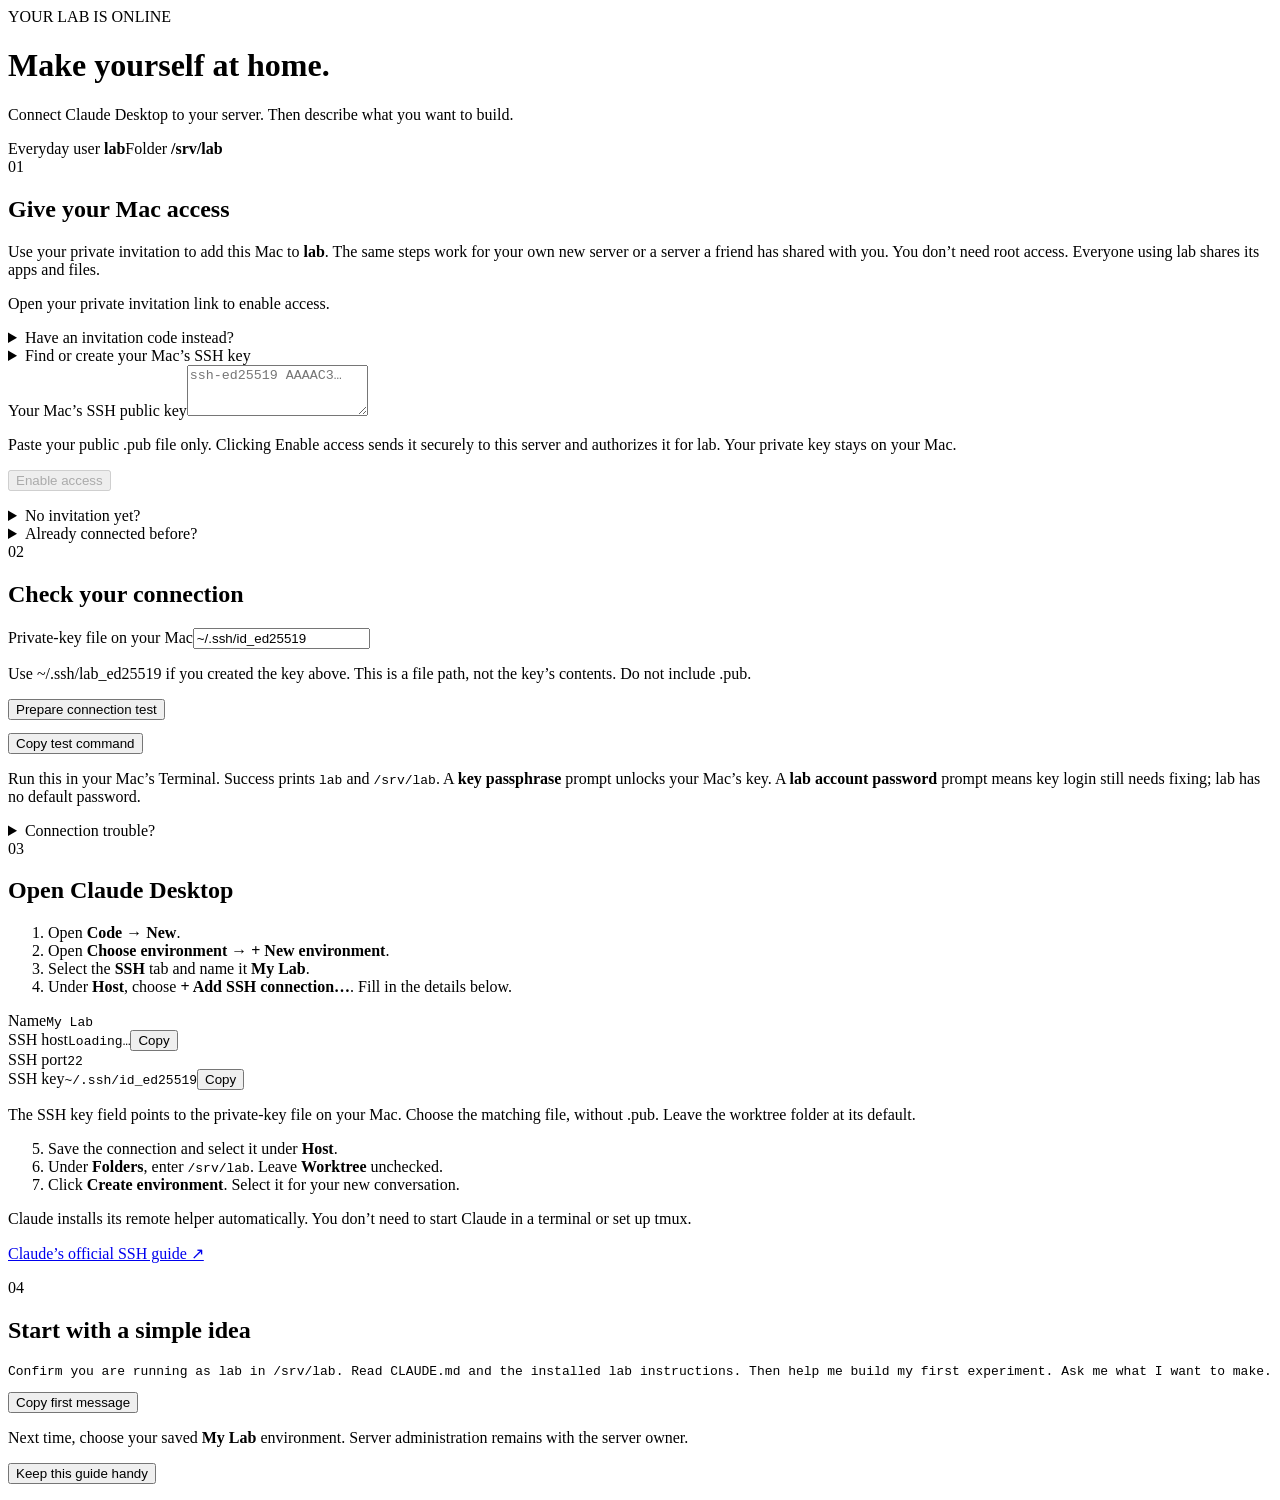
==== welcome/index.html @ 80660c44 "Unify owner and guest SSH enrollment with private invitations" ====
<!doctype html>
<html lang="en"><head><meta charset="utf-8"><meta name="viewport" content="width=device-width,initial-scale=1"><title>Connect your lab · Claude Desktop</title><link rel="stylesheet" href="/welcome.css"><link rel="manifest" href="/manifest.webmanifest"><link rel="icon" href="/icon.svg"><meta name="referrer" content="no-referrer"><meta name="theme-color" content="#151817"></head>
<body><main>
<header><span class="eyebrow">YOUR LAB IS ONLINE</span><h1>Make yourself at home.</h1><p>Connect Claude Desktop to your server. Then describe what you want to build.</p><div class="connection"><span>Everyday user <strong>lab</strong></span><span>Folder <strong>/srv/lab</strong></span></div></header>
<section><div class="step">01</div><h2>Give your Mac access</h2><p>Use your private invitation to add this Mac to <strong>lab</strong>. The same steps work for your own new server or a server a friend has shared with you. You don’t need root access. Everyone using lab shares its apps and files.</p>
<p id="invite-status" role="status">Open your private invitation link to enable access.</p><details id="invite-entry"><summary>Have an invitation code instead?</summary><label for="invite-code">Private invitation code</label><input id="invite-code" type="password" autocomplete="off" placeholder="Paste the code from your invitation"><button id="use-invite">Use invitation</button></details>
<details><summary>Find or create your Mac’s SSH key</summary><p>Open <strong>Terminal on your Mac</strong>. If you already have a key, copy its public part:</p><pre id="find-key">pbcopy &lt; ~/.ssh/id_ed25519.pub</pre><button data-copy="find-key">Copy command</button><p class="hint">Run that command in Terminal: it silently copies your public key to the clipboard. Return here and press ⌘V in the public-key field. Nothing is printed in Terminal.</p><p>If that file does not exist, create a dedicated key with the command below. Choose a passphrase when prompted. If asked to overwrite an existing file, answer <strong>no</strong>.</p><pre id="create-key">ssh-keygen -t ed25519 -f ~/.ssh/lab_ed25519 -C "my-lab"</pre><button data-copy="create-key">Copy command</button><p>Then copy it:</p><pre id="new-key">pbcopy &lt; ~/.ssh/lab_ed25519.pub</pre><button data-copy="new-key">Copy command</button><p>For an existing key with a different filename, use its matching <code>.pub</code> file.</p></details>
<label for="public-key">Your Mac’s SSH public key</label><textarea id="public-key" rows="3" autocomplete="off" spellcheck="false" placeholder="ssh-ed25519 AAAAC3…"></textarea><p class="hint">Paste your public .pub file only. Clicking Enable access sends it securely to this server and authorizes it for lab. Your private key stays on your Mac.</p><button id="prepare" disabled>Enable access</button><p id="key-error" role="alert"></p>
<div id="grant" hidden><h3>Your Mac is authorized</h3><p>You can now connect as <strong>lab</strong>. Continue with the connection test below, then open Claude Desktop.</p></div>
<details><summary>No invitation yet?</summary><p>Ask the server owner or their setup agent for a private invitation. If you’ve just installed your own server, your setup agent should give you this link at handoff. Once you can connect as lab, ask your agent to run <code>lab-access invite</code> to invite another laptop or friend. Keep invitation links private; they expire after 24 hours.</p></details>
<details><summary>Already connected before?</summary><p>If this Mac’s key is already authorized, skip to step 2. You don’t need another invitation to keep using it. For a new laptop, request a new invitation.</p></details></section>
<section><div class="step">02</div><h2>Check your connection</h2><label for="key-path">Private-key file on your Mac</label><input id="key-path" value="~/.ssh/id_ed25519" autocomplete="off" spellcheck="false"><p class="hint">Use ~/.ssh/lab_ed25519 if you created the key above. This is a file path, not the key’s contents. Do not include .pub.</p><button id="test-command-button">Prepare connection test</button><pre id="test-command"></pre><button data-copy="test-command">Copy test command</button><p>Run this in your Mac’s Terminal. Success prints <code>lab</code> and <code>/srv/lab</code>. A <strong>key passphrase</strong> prompt unlocks your Mac’s key. A <strong>lab account password</strong> prompt means key login still needs fixing; lab has no default password.</p><details><summary>Connection trouble?</summary><p>Check that you pasted the public key matching the private-key path above, saw “Your Mac is authorized” after enabling access, and used the same server address. Root access alone does not authorize lab. For a new host, verify its fingerprint with your server administrator or provider console before accepting it.</p></details></section>
<section><div class="step">03</div><h2>Open Claude Desktop</h2><ol><li>Open <strong>Code → New</strong>.</li><li>Open <strong>Choose environment → + New environment</strong>.</li><li>Select the <strong>SSH</strong> tab and name it <strong>My Lab</strong>.</li><li>Under <strong>Host</strong>, choose <strong>+ Add SSH connection…</strong>. Fill in the details below.</li></ol>
<div class="fields"><div><span>Name</span><code>My Lab</code></div><div><span>SSH host</span><code id="ssh-host">Loading…</code><button data-copy="ssh-host">Copy</button></div><div><span>SSH port</span><code id="ssh-port">22</code></div><div><span>SSH key</span><code id="ssh-key-path">~/.ssh/id_ed25519</code><button data-copy="ssh-key-path">Copy</button></div></div><p class="hint">The SSH key field points to the private-key file on your Mac. Choose the matching file, without .pub. Leave the worktree folder at its default.</p>
<ol start="5"><li>Save the connection and select it under <strong>Host</strong>.</li><li>Under <strong>Folders</strong>, enter <code>/srv/lab</code>. Leave <strong>Worktree</strong> unchecked.</li><li>Click <strong>Create environment</strong>. Select it for your new conversation.</li></ol><p>Claude installs its remote helper automatically. You don’t need to start Claude in a terminal or set up tmux.</p><p><a href="https://code.claude.com/docs/en/desktop#ssh-sessions" target="_blank" rel="noreferrer">Claude’s official SSH guide ↗</a></p></section>
<section><div class="step">04</div><h2>Start with a simple idea</h2><pre id="prompt">Confirm you are running as lab in /srv/lab. Read CLAUDE.md and the installed lab instructions. Then help me build my first experiment. Ask me what I want to make.</pre><button data-copy="prompt">Copy first message</button><p>Next time, choose your saved <strong>My Lab</strong> environment. Server administration remains with the server owner.</p></section>
<footer><p id="copy-status" role="status" aria-live="polite"></p><button id="lab-install-open">Keep this guide handy</button><p id="lab-offline-status" role="status"></p></footer>
<dialog id="lab-install-panel" aria-labelledby="lab-install-title"><h2 id="lab-install-title">Keep your lab handy</h2><p id="lab-install-help"></p><button id="lab-install-native" hidden>Install app</button><button id="lab-install-later">Not now</button></dialog>
</main><script src="/pwa.js" type="module"></script><script src="/welcome.js" type="module"></script></body></html>
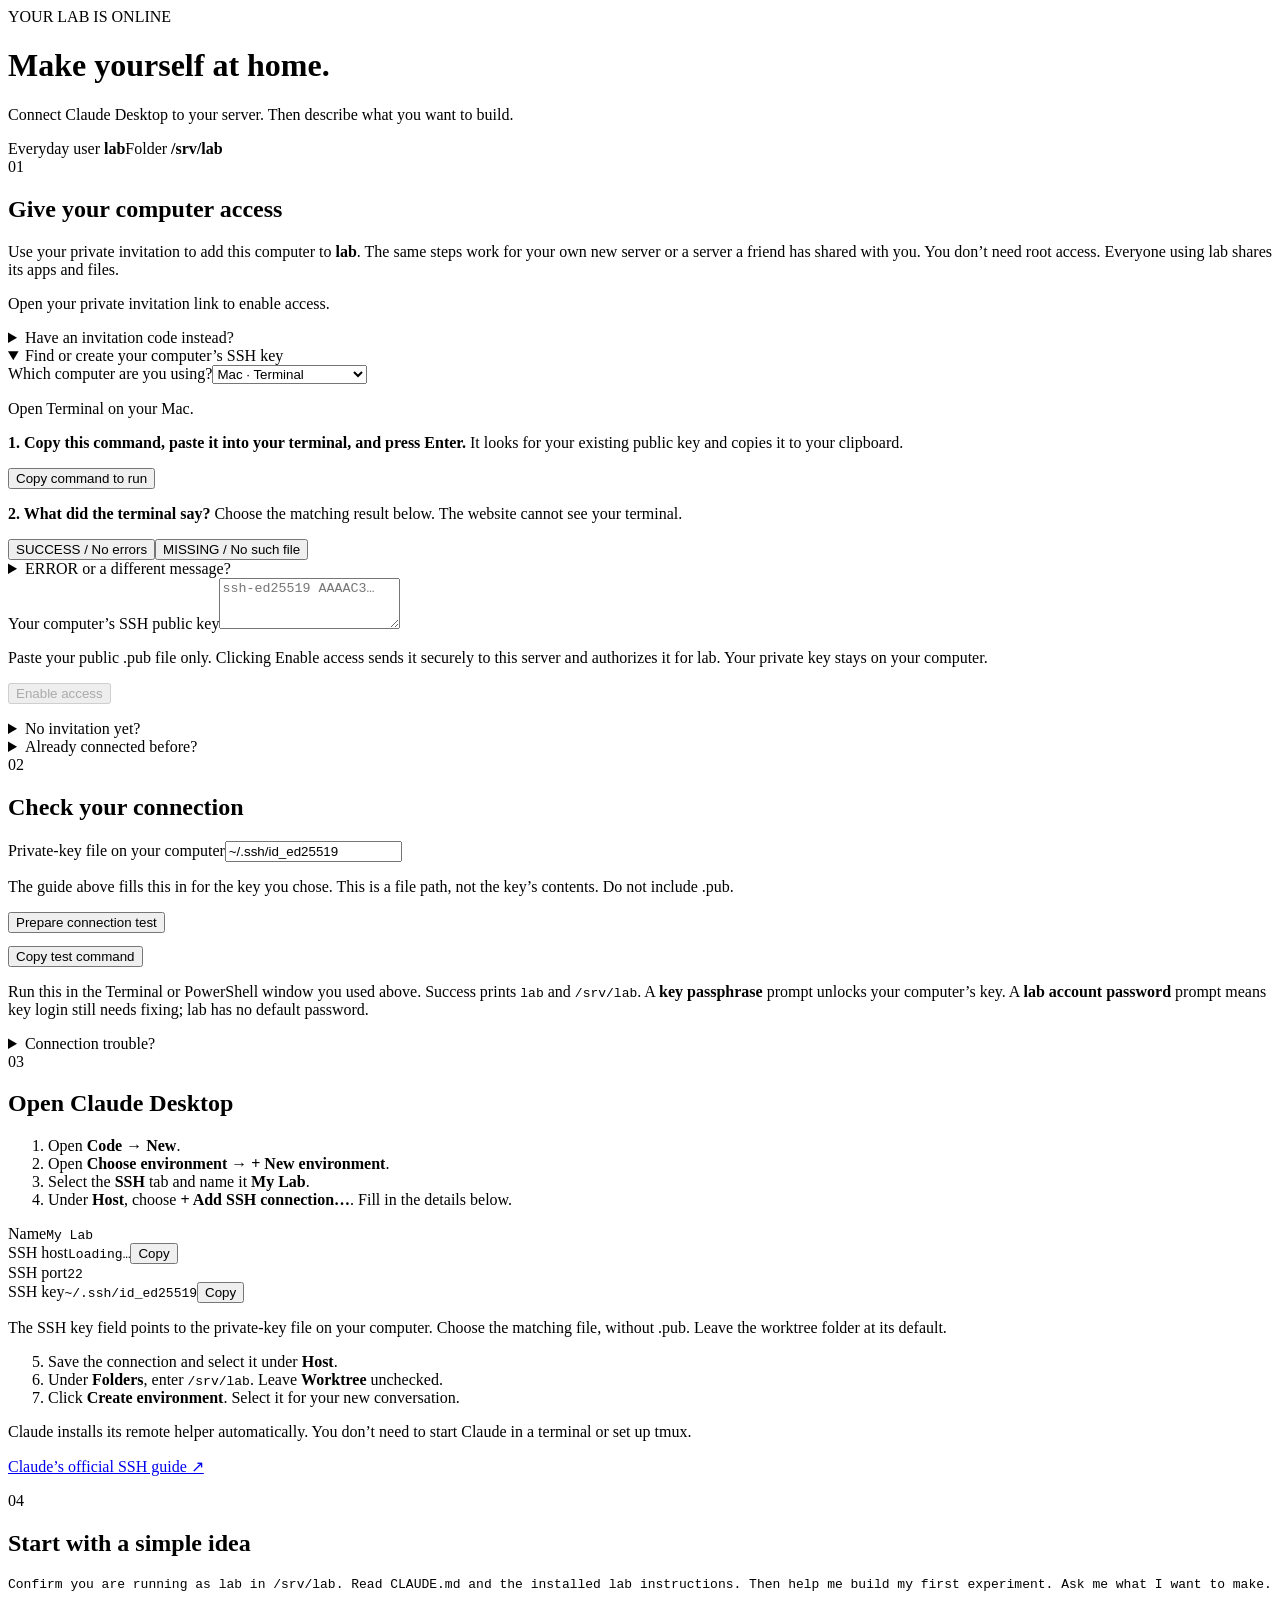
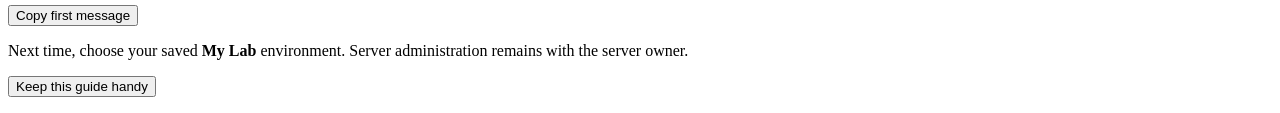
==== commit d02bfa4c: "Make key copying explicit with Mac and Windows result guidance" ====
--- a/welcome/index.html
+++ b/welcome/index.html
@@ -2,16 +2,27 @@
 <html lang="en"><head><meta charset="utf-8"><meta name="viewport" content="width=device-width,initial-scale=1"><title>Connect your lab · Claude Desktop</title><link rel="stylesheet" href="/welcome.css"><link rel="manifest" href="/manifest.webmanifest"><link rel="icon" href="/icon.svg"><meta name="referrer" content="no-referrer"><meta name="theme-color" content="#151817"></head>
 <body><main>
 <header><span class="eyebrow">YOUR LAB IS ONLINE</span><h1>Make yourself at home.</h1><p>Connect Claude Desktop to your server. Then describe what you want to build.</p><div class="connection"><span>Everyday user <strong>lab</strong></span><span>Folder <strong>/srv/lab</strong></span></div></header>
-<section><div class="step">01</div><h2>Give your Mac access</h2><p>Use your private invitation to add this Mac to <strong>lab</strong>. The same steps work for your own new server or a server a friend has shared with you. You don’t need root access. Everyone using lab shares its apps and files.</p>
+<section><div class="step">01</div><h2>Give your computer access</h2><p>Use your private invitation to add this computer to <strong>lab</strong>. The same steps work for your own new server or a server a friend has shared with you. You don’t need root access. Everyone using lab shares its apps and files.</p>
 <p id="invite-status" role="status">Open your private invitation link to enable access.</p><details id="invite-entry"><summary>Have an invitation code instead?</summary><label for="invite-code">Private invitation code</label><input id="invite-code" type="password" autocomplete="off" placeholder="Paste the code from your invitation"><button id="use-invite">Use invitation</button></details>
-<details><summary>Find or create your Mac’s SSH key</summary><p>Open <strong>Terminal on your Mac</strong>. If you already have a key, copy its public part:</p><pre id="find-key">pbcopy &lt; ~/.ssh/id_ed25519.pub</pre><button data-copy="find-key">Copy command</button><p class="hint">Run that command in Terminal: it silently copies your public key to the clipboard. Return here and press ⌘V in the public-key field. Nothing is printed in Terminal.</p><p>If that file does not exist, create a dedicated key with the command below. Choose a passphrase when prompted. If asked to overwrite an existing file, answer <strong>no</strong>.</p><pre id="create-key">ssh-keygen -t ed25519 -f ~/.ssh/lab_ed25519 -C "my-lab"</pre><button data-copy="create-key">Copy command</button><p>Then copy it:</p><pre id="new-key">pbcopy &lt; ~/.ssh/lab_ed25519.pub</pre><button data-copy="new-key">Copy command</button><p>For an existing key with a different filename, use its matching <code>.pub</code> file.</p></details>
-<label for="public-key">Your Mac’s SSH public key</label><textarea id="public-key" rows="3" autocomplete="off" spellcheck="false" placeholder="ssh-ed25519 AAAAC3…"></textarea><p class="hint">Paste your public .pub file only. Clicking Enable access sends it securely to this server and authorizes it for lab. Your private key stays on your Mac.</p><button id="prepare" disabled>Enable access</button><p id="key-error" role="alert"></p>
-<div id="grant" hidden><h3>Your Mac is authorized</h3><p>You can now connect as <strong>lab</strong>. Continue with the connection test below, then open Claude Desktop.</p></div>
+<details id="key-guide" open><summary>Find or create your computer’s SSH key</summary>
+<label for="computer-os">Which computer are you using?</label><select id="computer-os"><option value="mac">Mac · Terminal</option><option value="windows">Windows · PowerShell</option></select>
+<p id="terminal-instructions">Open Terminal on your Mac.</p><p><strong>1. Copy this command, paste it into your terminal, and press Enter.</strong> It looks for your existing public key and copies it to your clipboard.</p>
+<pre id="find-key"></pre><button data-copy="find-key">Copy command to run</button>
+<p><strong>2. What did the terminal say?</strong> Choose the matching result below. The website cannot see your terminal.</p>
+<div class="result-buttons"><button id="key-found" type="button">SUCCESS / No errors</button><button id="key-missing" type="button">MISSING / No such file</button></div>
+<p id="paste-help" class="notice" role="status" hidden></p>
+<div id="create-key-panel" hidden><h3>Let’s create your key</h3><p>The standard public-key file was not found. If you already use a key with another filename, use its .pub file instead. Otherwise, run this command to create a separate lab key. It will not overwrite an existing key.</p>
+<pre id="create-key"></pre><button data-copy="create-key">Copy create-key command</button><p>Choose a passphrase when prompted, then enter it again. <strong>Nothing appears while you type the passphrase—this is normal.</strong> Wait for CREATED. If it says EXISTS, keep that key and try the copy command below.</p>
+<p><strong>Then run this to copy your new public key:</strong></p><pre id="new-key"></pre><button data-copy="new-key">Copy command to run</button><p>If it prints SUCCESS, return here and click:</p><button id="new-key-found" type="button">SUCCESS — ready to paste</button></div>
+<details><summary>ERROR or a different message?</summary><p>Do not create a new key just because copying failed. Check that you selected the correct computer and pasted the whole command. On Windows use <strong>PowerShell</strong>, not Command Prompt. If ssh-keygen is not recognized, ask your setup agent to help enable the OpenSSH Client. If an existing private key has no matching .pub file, ask your agent to recover its public part. Share the error text with your setup agent; never share your private key.</p></details>
+</details>
+<label for="public-key">Your computer’s SSH public key</label><textarea id="public-key" rows="3" autocomplete="off" spellcheck="false" placeholder="ssh-ed25519 AAAAC3…"></textarea><p class="hint">Paste your public .pub file only. Clicking Enable access sends it securely to this server and authorizes it for lab. Your private key stays on your computer.</p><button id="prepare" disabled>Enable access</button><p id="key-error" role="alert"></p>
+<div id="grant" hidden><h3>Your computer is authorized</h3><p>You can now connect as <strong>lab</strong>. Continue with the connection test below, then open Claude Desktop.</p></div>
 <details><summary>No invitation yet?</summary><p>Ask the server owner or their setup agent for a private invitation. If you’ve just installed your own server, your setup agent should give you this link at handoff. Once you can connect as lab, ask your agent to run <code>lab-access invite</code> to invite another laptop or friend. Keep invitation links private; they expire after 24 hours.</p></details>
-<details><summary>Already connected before?</summary><p>If this Mac’s key is already authorized, skip to step 2. You don’t need another invitation to keep using it. For a new laptop, request a new invitation.</p></details></section>
-<section><div class="step">02</div><h2>Check your connection</h2><label for="key-path">Private-key file on your Mac</label><input id="key-path" value="~/.ssh/id_ed25519" autocomplete="off" spellcheck="false"><p class="hint">Use ~/.ssh/lab_ed25519 if you created the key above. This is a file path, not the key’s contents. Do not include .pub.</p><button id="test-command-button">Prepare connection test</button><pre id="test-command"></pre><button data-copy="test-command">Copy test command</button><p>Run this in your Mac’s Terminal. Success prints <code>lab</code> and <code>/srv/lab</code>. A <strong>key passphrase</strong> prompt unlocks your Mac’s key. A <strong>lab account password</strong> prompt means key login still needs fixing; lab has no default password.</p><details><summary>Connection trouble?</summary><p>Check that you pasted the public key matching the private-key path above, saw “Your Mac is authorized” after enabling access, and used the same server address. Root access alone does not authorize lab. For a new host, verify its fingerprint with your server administrator or provider console before accepting it.</p></details></section>
+<details><summary>Already connected before?</summary><p>If this computer’s key is already authorized, skip to step 2. You don’t need another invitation to keep using it. For a new laptop, request a new invitation.</p></details></section>
+<section><div class="step">02</div><h2>Check your connection</h2><label for="key-path">Private-key file on your computer</label><input id="key-path" value="~/.ssh/id_ed25519" autocomplete="off" spellcheck="false"><p class="hint">The guide above fills this in for the key you chose. This is a file path, not the key’s contents. Do not include .pub.</p><button id="test-command-button">Prepare connection test</button><pre id="test-command"></pre><button data-copy="test-command">Copy test command</button><p>Run this in the Terminal or PowerShell window you used above. Success prints <code>lab</code> and <code>/srv/lab</code>. A <strong>key passphrase</strong> prompt unlocks your computer’s key. A <strong>lab account password</strong> prompt means key login still needs fixing; lab has no default password.</p><details><summary>Connection trouble?</summary><p>Check that you pasted the public key matching the private-key path above, saw “Your computer is authorized” after enabling access, and used the same server address. Root access alone does not authorize lab. For a new host, verify its fingerprint with your server administrator or provider console before accepting it.</p></details></section>
 <section><div class="step">03</div><h2>Open Claude Desktop</h2><ol><li>Open <strong>Code → New</strong>.</li><li>Open <strong>Choose environment → + New environment</strong>.</li><li>Select the <strong>SSH</strong> tab and name it <strong>My Lab</strong>.</li><li>Under <strong>Host</strong>, choose <strong>+ Add SSH connection…</strong>. Fill in the details below.</li></ol>
-<div class="fields"><div><span>Name</span><code>My Lab</code></div><div><span>SSH host</span><code id="ssh-host">Loading…</code><button data-copy="ssh-host">Copy</button></div><div><span>SSH port</span><code id="ssh-port">22</code></div><div><span>SSH key</span><code id="ssh-key-path">~/.ssh/id_ed25519</code><button data-copy="ssh-key-path">Copy</button></div></div><p class="hint">The SSH key field points to the private-key file on your Mac. Choose the matching file, without .pub. Leave the worktree folder at its default.</p>
+<div class="fields"><div><span>Name</span><code>My Lab</code></div><div><span>SSH host</span><code id="ssh-host">Loading…</code><button data-copy="ssh-host">Copy</button></div><div><span>SSH port</span><code id="ssh-port">22</code></div><div><span>SSH key</span><code id="ssh-key-path">~/.ssh/id_ed25519</code><button data-copy="ssh-key-path">Copy</button></div></div><p class="hint">The SSH key field points to the private-key file on your computer. Choose the matching file, without .pub. Leave the worktree folder at its default.</p>
 <ol start="5"><li>Save the connection and select it under <strong>Host</strong>.</li><li>Under <strong>Folders</strong>, enter <code>/srv/lab</code>. Leave <strong>Worktree</strong> unchecked.</li><li>Click <strong>Create environment</strong>. Select it for your new conversation.</li></ol><p>Claude installs its remote helper automatically. You don’t need to start Claude in a terminal or set up tmux.</p><p><a href="https://code.claude.com/docs/en/desktop#ssh-sessions" target="_blank" rel="noreferrer">Claude’s official SSH guide ↗</a></p></section>
 <section><div class="step">04</div><h2>Start with a simple idea</h2><pre id="prompt">Confirm you are running as lab in /srv/lab. Read CLAUDE.md and the installed lab instructions. Then help me build my first experiment. Ask me what I want to make.</pre><button data-copy="prompt">Copy first message</button><p>Next time, choose your saved <strong>My Lab</strong> environment. Server administration remains with the server owner.</p></section>
 <footer><p id="copy-status" role="status" aria-live="polite"></p><button id="lab-install-open">Keep this guide handy</button><p id="lab-offline-status" role="status"></p></footer>
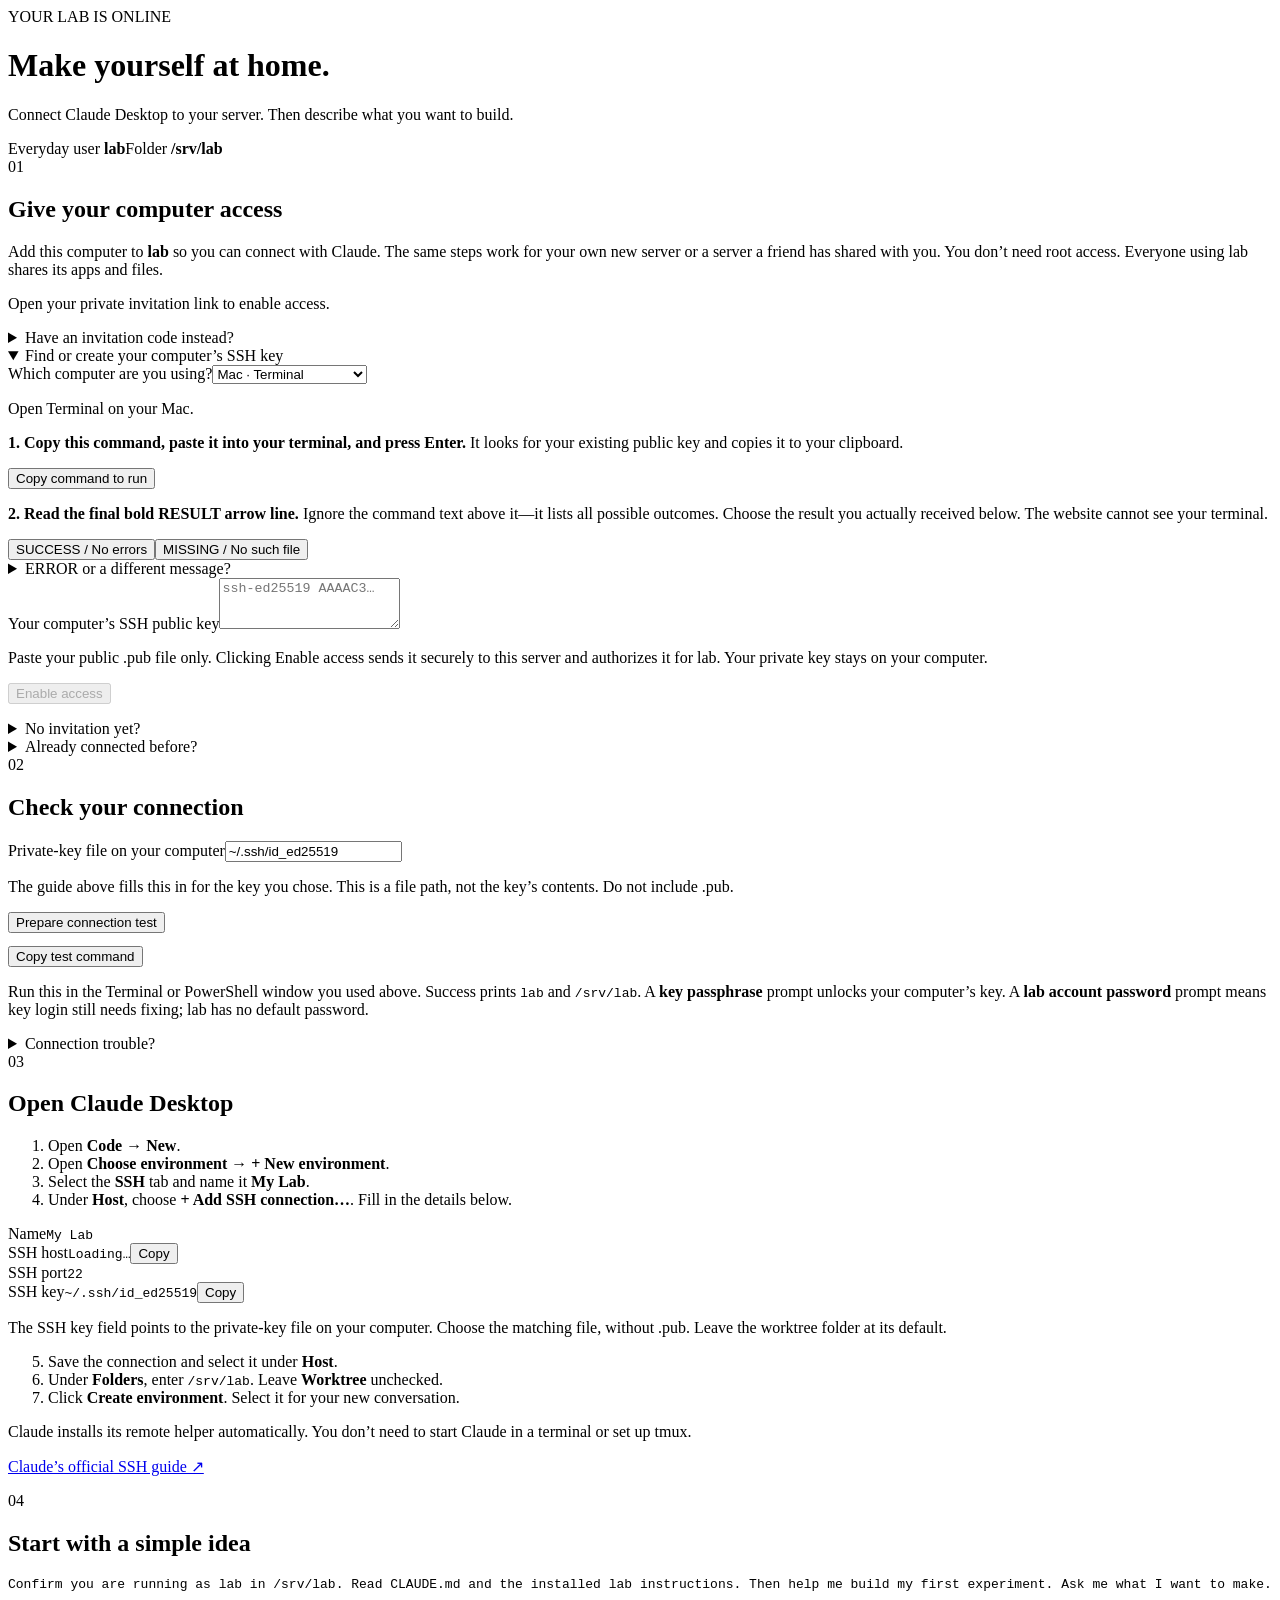
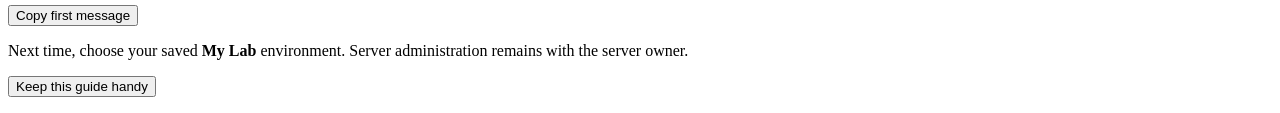
==== commit 2a8662b0: "Distinguish terminal results and hide accepted invitation inputs" ====
--- a/welcome/index.html
+++ b/welcome/index.html
@@ -2,13 +2,13 @@
 <html lang="en"><head><meta charset="utf-8"><meta name="viewport" content="width=device-width,initial-scale=1"><title>Connect your lab · Claude Desktop</title><link rel="stylesheet" href="/welcome.css"><link rel="manifest" href="/manifest.webmanifest"><link rel="icon" href="/icon.svg"><meta name="referrer" content="no-referrer"><meta name="theme-color" content="#151817"></head>
 <body><main>
 <header><span class="eyebrow">YOUR LAB IS ONLINE</span><h1>Make yourself at home.</h1><p>Connect Claude Desktop to your server. Then describe what you want to build.</p><div class="connection"><span>Everyday user <strong>lab</strong></span><span>Folder <strong>/srv/lab</strong></span></div></header>
-<section><div class="step">01</div><h2>Give your computer access</h2><p>Use your private invitation to add this computer to <strong>lab</strong>. The same steps work for your own new server or a server a friend has shared with you. You don’t need root access. Everyone using lab shares its apps and files.</p>
+<section><div class="step">01</div><h2>Give your computer access</h2><p>Add this computer to <strong>lab</strong> so you can connect with Claude. The same steps work for your own new server or a server a friend has shared with you. You don’t need root access. Everyone using lab shares its apps and files.</p>
 <p id="invite-status" role="status">Open your private invitation link to enable access.</p><details id="invite-entry"><summary>Have an invitation code instead?</summary><label for="invite-code">Private invitation code</label><input id="invite-code" type="password" autocomplete="off" placeholder="Paste the code from your invitation"><button id="use-invite">Use invitation</button></details>
 <details id="key-guide" open><summary>Find or create your computer’s SSH key</summary>
 <label for="computer-os">Which computer are you using?</label><select id="computer-os"><option value="mac">Mac · Terminal</option><option value="windows">Windows · PowerShell</option></select>
 <p id="terminal-instructions">Open Terminal on your Mac.</p><p><strong>1. Copy this command, paste it into your terminal, and press Enter.</strong> It looks for your existing public key and copies it to your clipboard.</p>
 <pre id="find-key"></pre><button data-copy="find-key">Copy command to run</button>
-<p><strong>2. What did the terminal say?</strong> Choose the matching result below. The website cannot see your terminal.</p>
+<p><strong>2. Read the final bold RESULT arrow line.</strong> Ignore the command text above it—it lists all possible outcomes. Choose the result you actually received below. The website cannot see your terminal.</p>
 <div class="result-buttons"><button id="key-found" type="button">SUCCESS / No errors</button><button id="key-missing" type="button">MISSING / No such file</button></div>
 <p id="paste-help" class="notice" role="status" hidden></p>
 <div id="create-key-panel" hidden><h3>Let’s create your key</h3><p>The standard public-key file was not found. If you already use a key with another filename, use its .pub file instead. Otherwise, run this command to create a separate lab key. It will not overwrite an existing key.</p>
@@ -18,7 +18,7 @@
 </details>
 <label for="public-key">Your computer’s SSH public key</label><textarea id="public-key" rows="3" autocomplete="off" spellcheck="false" placeholder="ssh-ed25519 AAAAC3…"></textarea><p class="hint">Paste your public .pub file only. Clicking Enable access sends it securely to this server and authorizes it for lab. Your private key stays on your computer.</p><button id="prepare" disabled>Enable access</button><p id="key-error" role="alert"></p>
 <div id="grant" hidden><h3>Your computer is authorized</h3><p>You can now connect as <strong>lab</strong>. Continue with the connection test below, then open Claude Desktop.</p></div>
-<details><summary>No invitation yet?</summary><p>Ask the server owner or their setup agent for a private invitation. If you’ve just installed your own server, your setup agent should give you this link at handoff. Once you can connect as lab, ask your agent to run <code>lab-access invite</code> to invite another laptop or friend. Keep invitation links private; they expire after 24 hours.</p></details>
+<details id="no-invitation-help"><summary>No invitation yet?</summary><p>Ask the server owner or their setup agent for a private invitation. If you’ve just installed your own server, your setup agent should give you this link at handoff. Once you can connect as lab, ask your agent to run <code>lab-access invite</code> to invite another laptop or friend. Keep invitation links private; they expire after 24 hours.</p></details>
 <details><summary>Already connected before?</summary><p>If this computer’s key is already authorized, skip to step 2. You don’t need another invitation to keep using it. For a new laptop, request a new invitation.</p></details></section>
 <section><div class="step">02</div><h2>Check your connection</h2><label for="key-path">Private-key file on your computer</label><input id="key-path" value="~/.ssh/id_ed25519" autocomplete="off" spellcheck="false"><p class="hint">The guide above fills this in for the key you chose. This is a file path, not the key’s contents. Do not include .pub.</p><button id="test-command-button">Prepare connection test</button><pre id="test-command"></pre><button data-copy="test-command">Copy test command</button><p>Run this in the Terminal or PowerShell window you used above. Success prints <code>lab</code> and <code>/srv/lab</code>. A <strong>key passphrase</strong> prompt unlocks your computer’s key. A <strong>lab account password</strong> prompt means key login still needs fixing; lab has no default password.</p><details><summary>Connection trouble?</summary><p>Check that you pasted the public key matching the private-key path above, saw “Your computer is authorized” after enabling access, and used the same server address. Root access alone does not authorize lab. For a new host, verify its fingerprint with your server administrator or provider console before accepting it.</p></details></section>
 <section><div class="step">03</div><h2>Open Claude Desktop</h2><ol><li>Open <strong>Code → New</strong>.</li><li>Open <strong>Choose environment → + New environment</strong>.</li><li>Select the <strong>SSH</strong> tab and name it <strong>My Lab</strong>.</li><li>Under <strong>Host</strong>, choose <strong>+ Add SSH connection…</strong>. Fill in the details below.</li></ol>
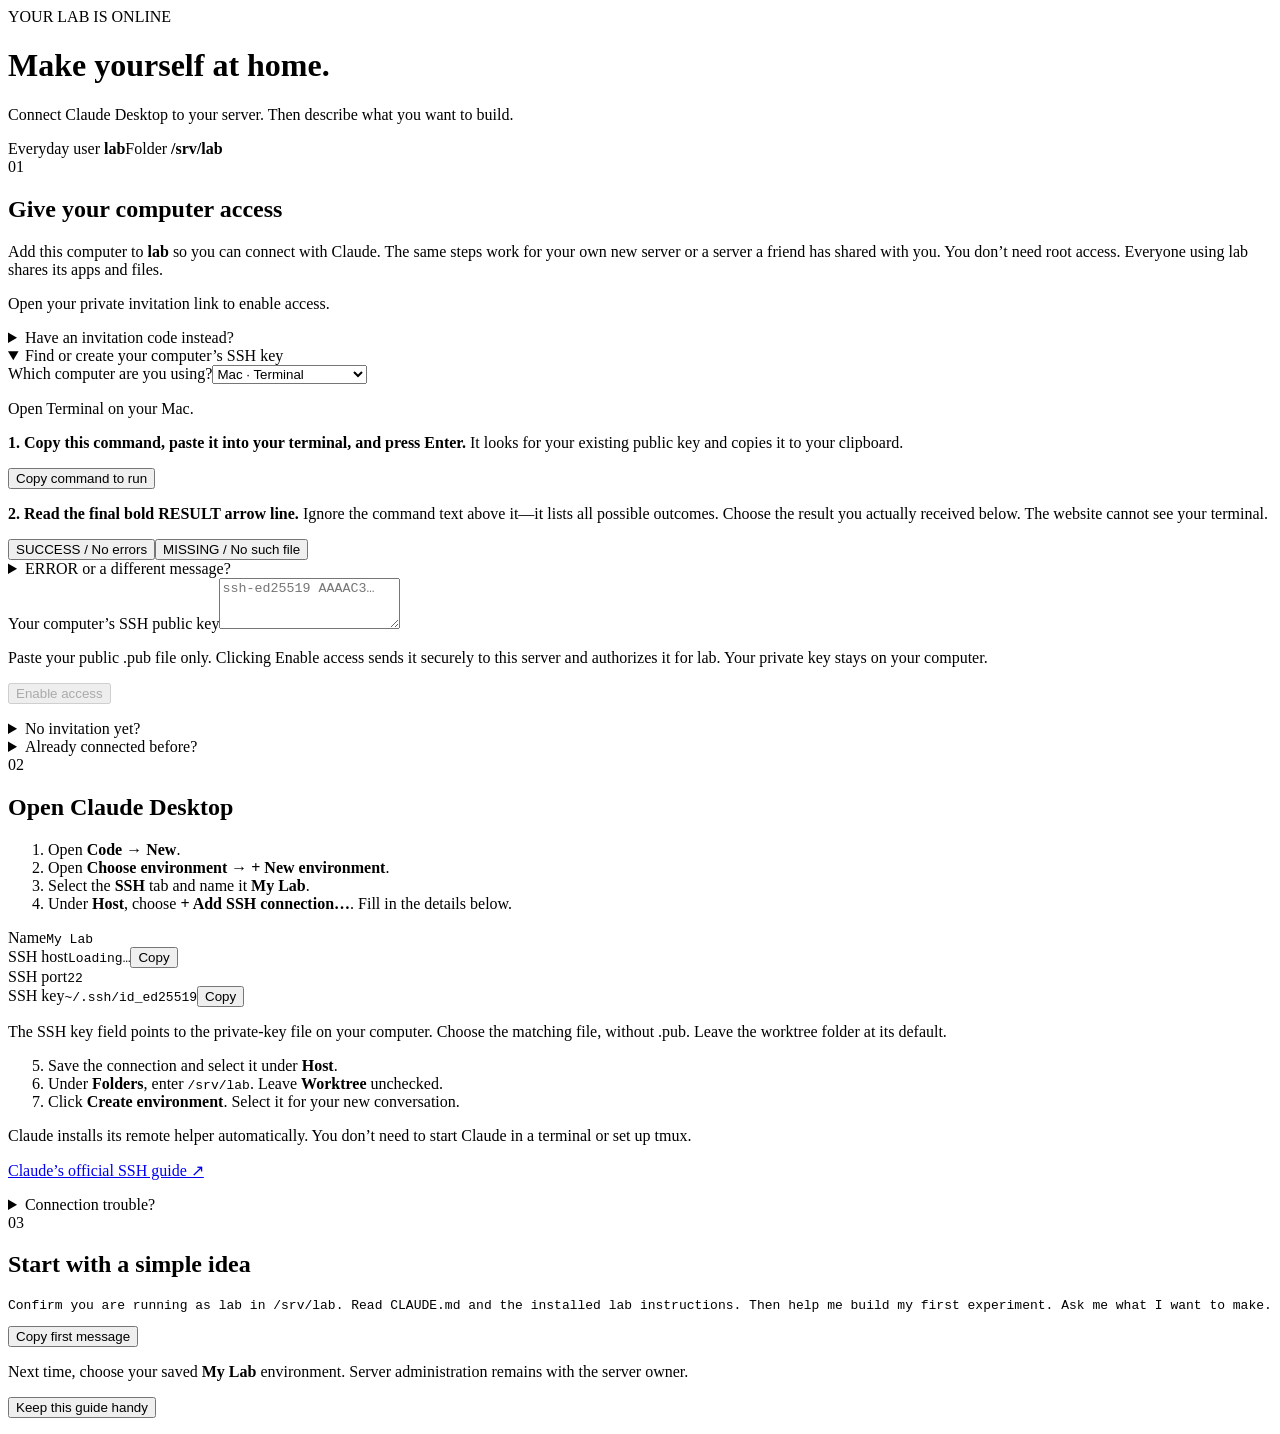
==== commit 0b78b944: "Keep onboarding to three steps with optional connection diagnostics" ====
--- a/welcome/index.html
+++ b/welcome/index.html
@@ -17,14 +17,14 @@
 <details><summary>ERROR or a different message?</summary><p>Do not create a new key just because copying failed. Check that you selected the correct computer and pasted the whole command. On Windows use <strong>PowerShell</strong>, not Command Prompt. If ssh-keygen is not recognized, ask your setup agent to help enable the OpenSSH Client. If an existing private key has no matching .pub file, ask your agent to recover its public part. Share the error text with your setup agent; never share your private key.</p></details>
 </details>
 <label for="public-key">Your computer’s SSH public key</label><textarea id="public-key" rows="3" autocomplete="off" spellcheck="false" placeholder="ssh-ed25519 AAAAC3…"></textarea><p class="hint">Paste your public .pub file only. Clicking Enable access sends it securely to this server and authorizes it for lab. Your private key stays on your computer.</p><button id="prepare" disabled>Enable access</button><p id="key-error" role="alert"></p>
-<div id="grant" hidden><h3>Your computer is authorized</h3><p>You can now connect as <strong>lab</strong>. Continue with the connection test below, then open Claude Desktop.</p></div>
+<div id="grant" hidden><h3>Your computer is authorized</h3><p>You can now connect as <strong>lab</strong>. Continue to step 2 to connect Claude Desktop.</p></div>
 <details id="no-invitation-help"><summary>No invitation yet?</summary><p>Ask the server owner or their setup agent for a private invitation. If you’ve just installed your own server, your setup agent should give you this link at handoff. Once you can connect as lab, ask your agent to run <code>lab-access invite</code> to invite another laptop or friend. Keep invitation links private; they expire after 24 hours.</p></details>
 <details><summary>Already connected before?</summary><p>If this computer’s key is already authorized, skip to step 2. You don’t need another invitation to keep using it. For a new laptop, request a new invitation.</p></details></section>
-<section><div class="step">02</div><h2>Check your connection</h2><label for="key-path">Private-key file on your computer</label><input id="key-path" value="~/.ssh/id_ed25519" autocomplete="off" spellcheck="false"><p class="hint">The guide above fills this in for the key you chose. This is a file path, not the key’s contents. Do not include .pub.</p><button id="test-command-button">Prepare connection test</button><pre id="test-command"></pre><button data-copy="test-command">Copy test command</button><p>Run this in the Terminal or PowerShell window you used above. Success prints <code>lab</code> and <code>/srv/lab</code>. A <strong>key passphrase</strong> prompt unlocks your computer’s key. A <strong>lab account password</strong> prompt means key login still needs fixing; lab has no default password.</p><details><summary>Connection trouble?</summary><p>Check that you pasted the public key matching the private-key path above, saw “Your computer is authorized” after enabling access, and used the same server address. Root access alone does not authorize lab. For a new host, verify its fingerprint with your server administrator or provider console before accepting it.</p></details></section>
-<section><div class="step">03</div><h2>Open Claude Desktop</h2><ol><li>Open <strong>Code → New</strong>.</li><li>Open <strong>Choose environment → + New environment</strong>.</li><li>Select the <strong>SSH</strong> tab and name it <strong>My Lab</strong>.</li><li>Under <strong>Host</strong>, choose <strong>+ Add SSH connection…</strong>. Fill in the details below.</li></ol>
+<section><div class="step">02</div><h2>Open Claude Desktop</h2><ol><li>Open <strong>Code → New</strong>.</li><li>Open <strong>Choose environment → + New environment</strong>.</li><li>Select the <strong>SSH</strong> tab and name it <strong>My Lab</strong>.</li><li>Under <strong>Host</strong>, choose <strong>+ Add SSH connection…</strong>. Fill in the details below.</li></ol>
 <div class="fields"><div><span>Name</span><code>My Lab</code></div><div><span>SSH host</span><code id="ssh-host">Loading…</code><button data-copy="ssh-host">Copy</button></div><div><span>SSH port</span><code id="ssh-port">22</code></div><div><span>SSH key</span><code id="ssh-key-path">~/.ssh/id_ed25519</code><button data-copy="ssh-key-path">Copy</button></div></div><p class="hint">The SSH key field points to the private-key file on your computer. Choose the matching file, without .pub. Leave the worktree folder at its default.</p>
 <ol start="5"><li>Save the connection and select it under <strong>Host</strong>.</li><li>Under <strong>Folders</strong>, enter <code>/srv/lab</code>. Leave <strong>Worktree</strong> unchecked.</li><li>Click <strong>Create environment</strong>. Select it for your new conversation.</li></ol><p>Claude installs its remote helper automatically. You don’t need to start Claude in a terminal or set up tmux.</p><p><a href="https://code.claude.com/docs/en/desktop#ssh-sessions" target="_blank" rel="noreferrer">Claude’s official SSH guide ↗</a></p></section>
-<section><div class="step">04</div><h2>Start with a simple idea</h2><pre id="prompt">Confirm you are running as lab in /srv/lab. Read CLAUDE.md and the installed lab instructions. Then help me build my first experiment. Ask me what I want to make.</pre><button data-copy="prompt">Copy first message</button><p>Next time, choose your saved <strong>My Lab</strong> environment. Server administration remains with the server owner.</p></section>
+<details id="connection-trouble" class="connection-trouble"><summary>Connection trouble?</summary><div class="trouble-content"><p>If Claude cannot connect, use these checks. The command updates automatically when you change the private-key path; copy it into your terminal to run it.</p><label for="key-path">Private-key file on your computer</label><input id="key-path" value="~/.ssh/id_ed25519" autocomplete="off" spellcheck="false"><p class="hint">The guide above fills this in for the key you chose. This is a file path, not the key’s contents. Do not include .pub.</p><pre id="test-command"></pre><button data-copy="test-command">Copy test command</button><p>Run this in the Terminal or PowerShell window you used above. Success prints <code>lab</code> and <code>/srv/lab</code>. A <strong>key passphrase</strong> prompt unlocks your computer’s key. A <strong>lab account password</strong> prompt means key login still needs fixing; lab has no default password.</p><h3>What to check</h3><p>Check that you pasted the public key matching the private-key path above, saw “Your computer is authorized” after enabling access, and used the same server address. Root access alone does not authorize lab. For a new host, verify its fingerprint with your server administrator or provider console before accepting it.</p></div></details>
+<section><div class="step">03</div><h2>Start with a simple idea</h2><pre id="prompt">Confirm you are running as lab in /srv/lab. Read CLAUDE.md and the installed lab instructions. Then help me build my first experiment. Ask me what I want to make.</pre><button data-copy="prompt">Copy first message</button><p>Next time, choose your saved <strong>My Lab</strong> environment. Server administration remains with the server owner.</p></section>
 <footer><p id="copy-status" role="status" aria-live="polite"></p><button id="lab-install-open">Keep this guide handy</button><p id="lab-offline-status" role="status"></p></footer>
 <dialog id="lab-install-panel" aria-labelledby="lab-install-title"><h2 id="lab-install-title">Keep your lab handy</h2><p id="lab-install-help"></p><button id="lab-install-native" hidden>Install app</button><button id="lab-install-later">Not now</button></dialog>
 </main><script src="/pwa.js" type="module"></script><script src="/welcome.js" type="module"></script></body></html>
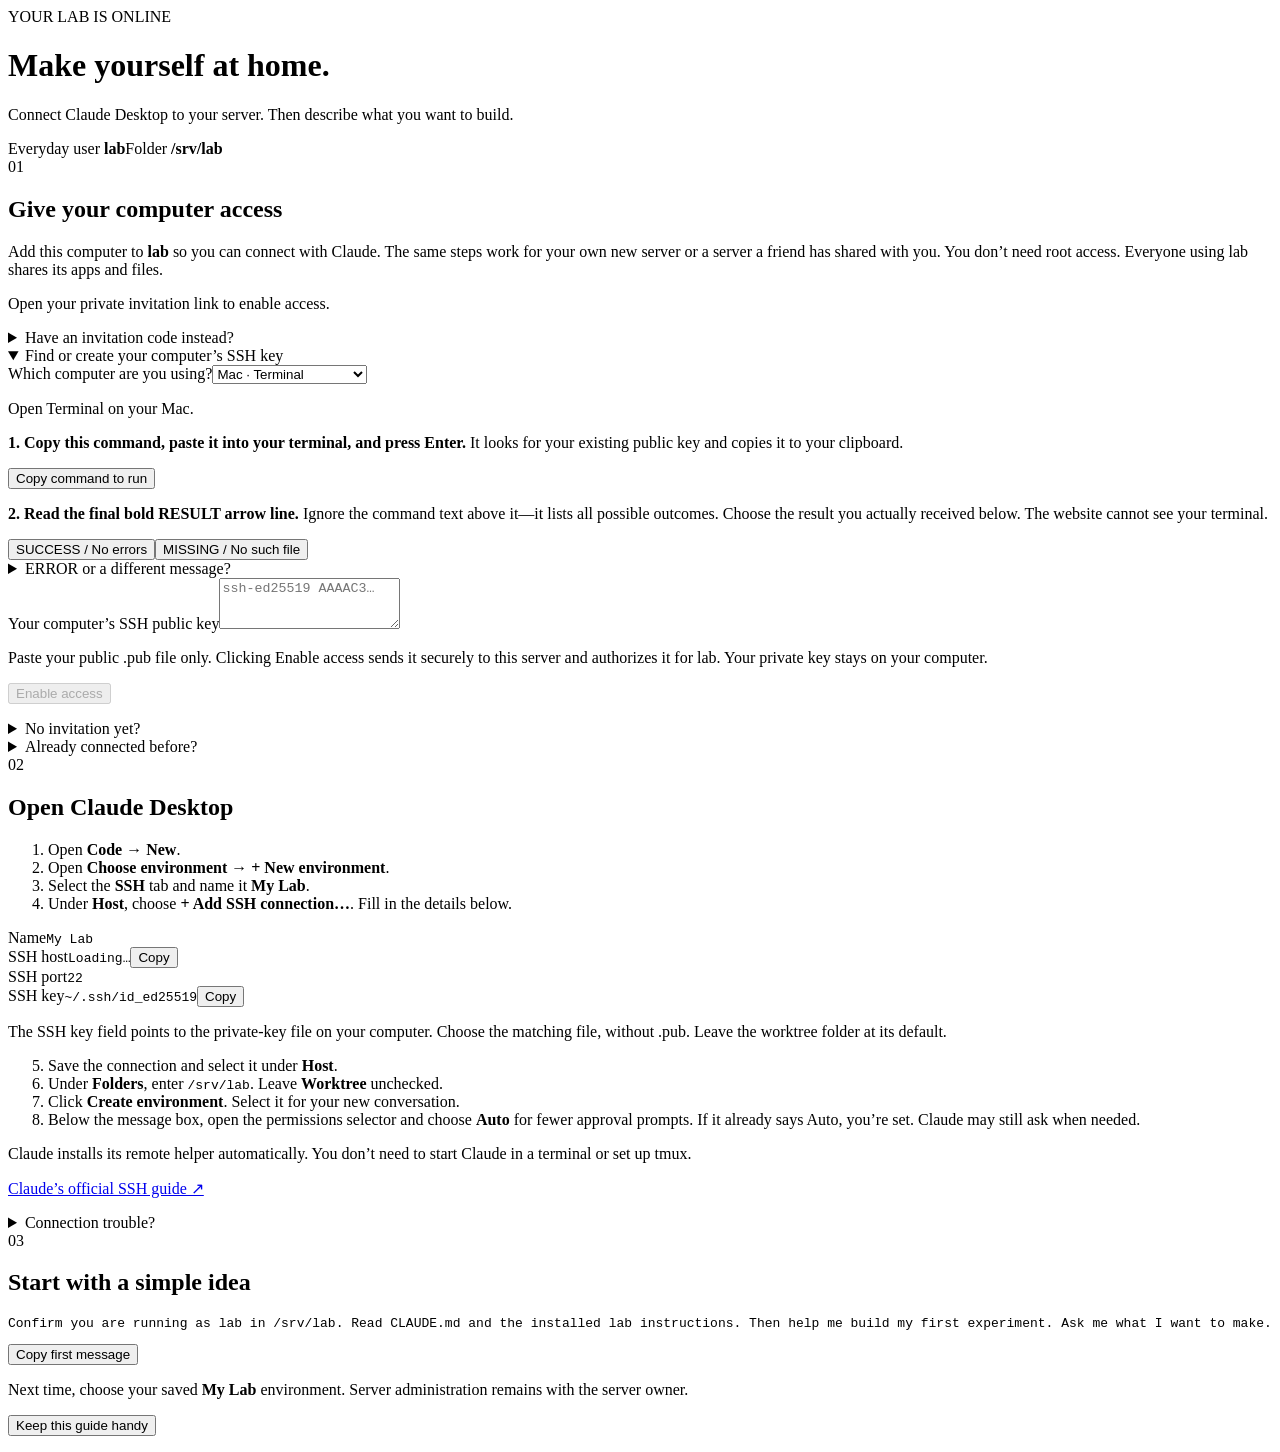
==== commit 93ac041c: "Explain Claude Auto permissions in onboarding" ====
--- a/welcome/index.html
+++ b/welcome/index.html
@@ -22,7 +22,7 @@
 <details><summary>Already connected before?</summary><p>If this computer’s key is already authorized, skip to step 2. You don’t need another invitation to keep using it. For a new laptop, request a new invitation.</p></details></section>
 <section><div class="step">02</div><h2>Open Claude Desktop</h2><ol><li>Open <strong>Code → New</strong>.</li><li>Open <strong>Choose environment → + New environment</strong>.</li><li>Select the <strong>SSH</strong> tab and name it <strong>My Lab</strong>.</li><li>Under <strong>Host</strong>, choose <strong>+ Add SSH connection…</strong>. Fill in the details below.</li></ol>
 <div class="fields"><div><span>Name</span><code>My Lab</code></div><div><span>SSH host</span><code id="ssh-host">Loading…</code><button data-copy="ssh-host">Copy</button></div><div><span>SSH port</span><code id="ssh-port">22</code></div><div><span>SSH key</span><code id="ssh-key-path">~/.ssh/id_ed25519</code><button data-copy="ssh-key-path">Copy</button></div></div><p class="hint">The SSH key field points to the private-key file on your computer. Choose the matching file, without .pub. Leave the worktree folder at its default.</p>
-<ol start="5"><li>Save the connection and select it under <strong>Host</strong>.</li><li>Under <strong>Folders</strong>, enter <code>/srv/lab</code>. Leave <strong>Worktree</strong> unchecked.</li><li>Click <strong>Create environment</strong>. Select it for your new conversation.</li></ol><p>Claude installs its remote helper automatically. You don’t need to start Claude in a terminal or set up tmux.</p><p><a href="https://code.claude.com/docs/en/desktop#ssh-sessions" target="_blank" rel="noreferrer">Claude’s official SSH guide ↗</a></p></section>
+<ol start="5"><li>Save the connection and select it under <strong>Host</strong>.</li><li>Under <strong>Folders</strong>, enter <code>/srv/lab</code>. Leave <strong>Worktree</strong> unchecked.</li><li>Click <strong>Create environment</strong>. Select it for your new conversation.</li><li>Below the message box, open the permissions selector and choose <strong>Auto</strong> for fewer approval prompts. If it already says Auto, you’re set. Claude may still ask when needed.</li></ol><p>Claude installs its remote helper automatically. You don’t need to start Claude in a terminal or set up tmux.</p><p><a href="https://code.claude.com/docs/en/desktop#ssh-sessions" target="_blank" rel="noreferrer">Claude’s official SSH guide ↗</a></p></section>
 <details id="connection-trouble" class="connection-trouble"><summary>Connection trouble?</summary><div class="trouble-content"><p>If Claude cannot connect, use these checks. The command updates automatically when you change the private-key path; copy it into your terminal to run it.</p><label for="key-path">Private-key file on your computer</label><input id="key-path" value="~/.ssh/id_ed25519" autocomplete="off" spellcheck="false"><p class="hint">The guide above fills this in for the key you chose. This is a file path, not the key’s contents. Do not include .pub.</p><pre id="test-command"></pre><button data-copy="test-command">Copy test command</button><p>Run this in the Terminal or PowerShell window you used above. Success prints <code>lab</code> and <code>/srv/lab</code>. A <strong>key passphrase</strong> prompt unlocks your computer’s key. A <strong>lab account password</strong> prompt means key login still needs fixing; lab has no default password.</p><h3>What to check</h3><p>Check that you pasted the public key matching the private-key path above, saw “Your computer is authorized” after enabling access, and used the same server address. Root access alone does not authorize lab. For a new host, verify its fingerprint with your server administrator or provider console before accepting it.</p></div></details>
 <section><div class="step">03</div><h2>Start with a simple idea</h2><pre id="prompt">Confirm you are running as lab in /srv/lab. Read CLAUDE.md and the installed lab instructions. Then help me build my first experiment. Ask me what I want to make.</pre><button data-copy="prompt">Copy first message</button><p>Next time, choose your saved <strong>My Lab</strong> environment. Server administration remains with the server owner.</p></section>
 <footer><p id="copy-status" role="status" aria-live="polite"></p><button id="lab-install-open">Keep this guide handy</button><p id="lab-offline-status" role="status"></p></footer>
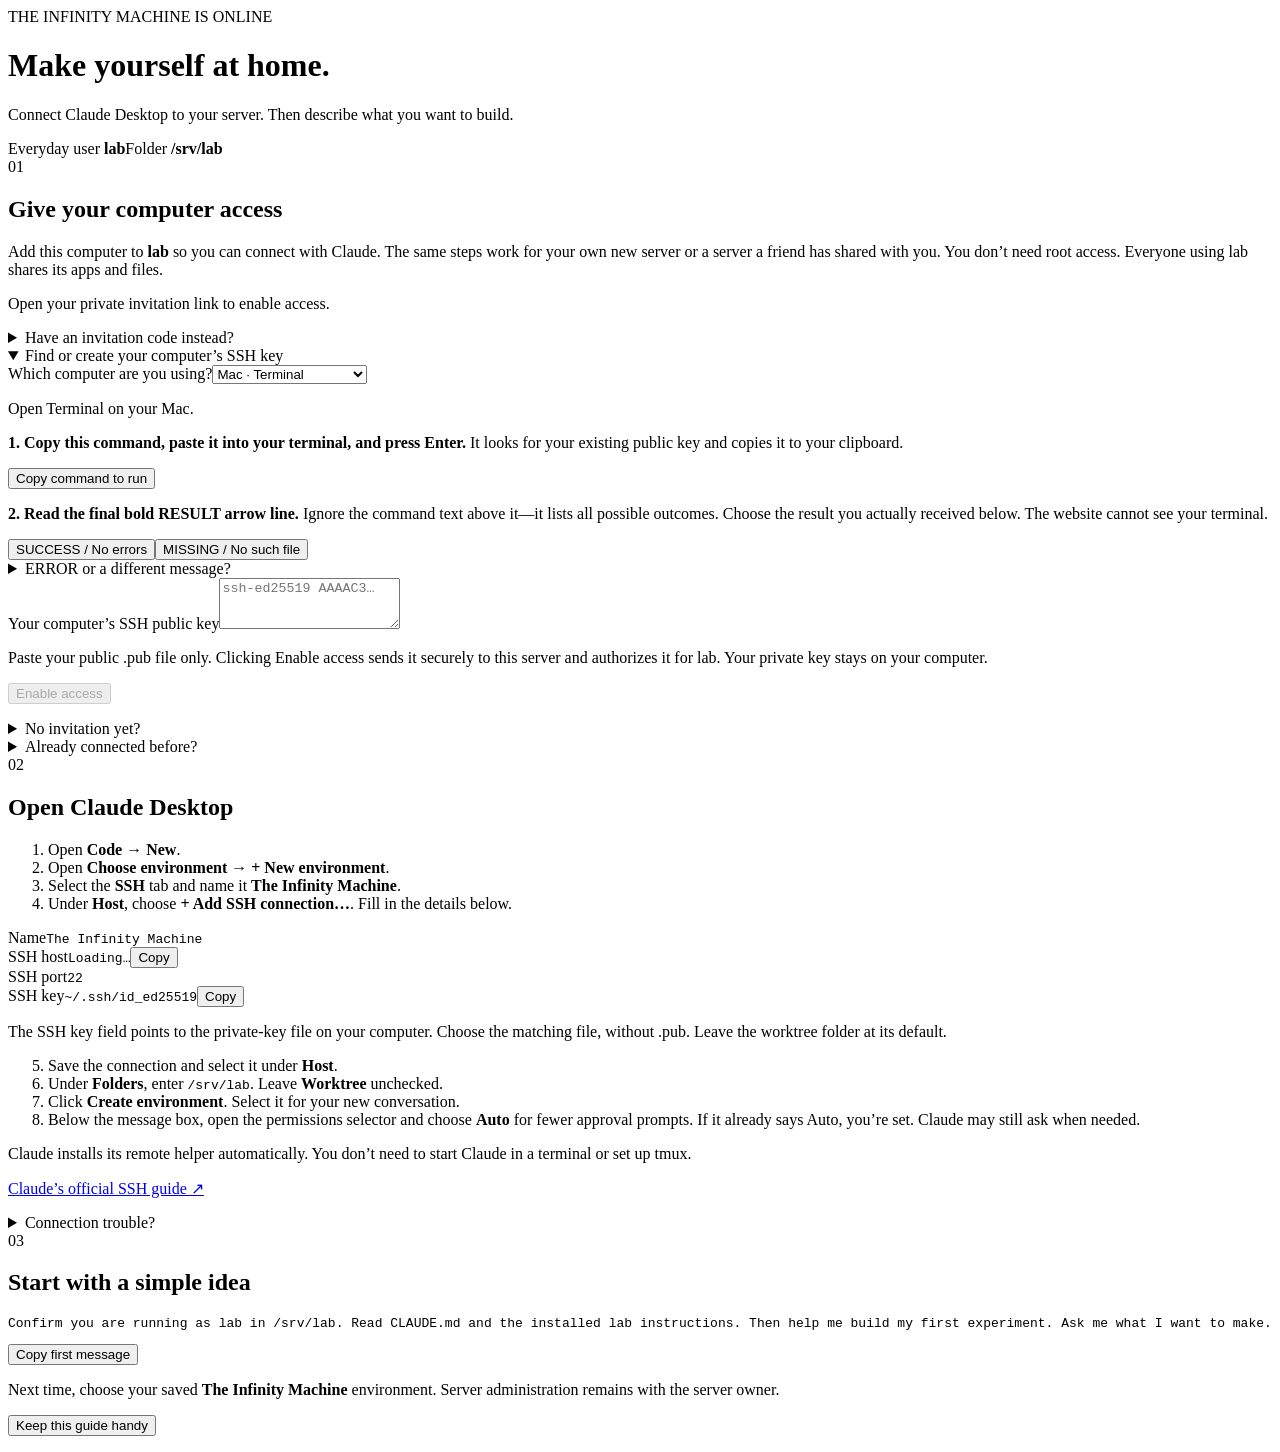
==== commit e7679024: "Introduce The Infinity Machine with concise Claude onboarding" ====
--- a/welcome/index.html
+++ b/welcome/index.html
@@ -1,7 +1,7 @@
 <!doctype html>
-<html lang="en"><head><meta charset="utf-8"><meta name="viewport" content="width=device-width,initial-scale=1"><title>Connect your lab · Claude Desktop</title><link rel="stylesheet" href="/welcome.css"><link rel="manifest" href="/manifest.webmanifest"><link rel="icon" href="/icon.svg"><meta name="referrer" content="no-referrer"><meta name="theme-color" content="#151817"></head>
+<html lang="en"><head><meta charset="utf-8"><meta name="viewport" content="width=device-width,initial-scale=1"><title>The Infinity Machine · Claude Desktop</title><link rel="stylesheet" href="/welcome.css"><link rel="manifest" href="/manifest.webmanifest"><link rel="icon" href="/icon.svg"><meta name="referrer" content="no-referrer"><meta name="theme-color" content="#151817"></head>
 <body><main>
-<header><span class="eyebrow">YOUR LAB IS ONLINE</span><h1>Make yourself at home.</h1><p>Connect Claude Desktop to your server. Then describe what you want to build.</p><div class="connection"><span>Everyday user <strong>lab</strong></span><span>Folder <strong>/srv/lab</strong></span></div></header>
+<header><span class="eyebrow">THE INFINITY MACHINE IS ONLINE</span><h1>Make yourself at home.</h1><p>Connect Claude Desktop to your server. Then describe what you want to build.</p><div class="connection"><span>Everyday user <strong>lab</strong></span><span>Folder <strong>/srv/lab</strong></span></div></header>
 <section><div class="step">01</div><h2>Give your computer access</h2><p>Add this computer to <strong>lab</strong> so you can connect with Claude. The same steps work for your own new server or a server a friend has shared with you. You don’t need root access. Everyone using lab shares its apps and files.</p>
 <p id="invite-status" role="status">Open your private invitation link to enable access.</p><details id="invite-entry"><summary>Have an invitation code instead?</summary><label for="invite-code">Private invitation code</label><input id="invite-code" type="password" autocomplete="off" placeholder="Paste the code from your invitation"><button id="use-invite">Use invitation</button></details>
 <details id="key-guide" open><summary>Find or create your computer’s SSH key</summary>
@@ -20,11 +20,11 @@
 <div id="grant" hidden><h3>Your computer is authorized</h3><p>You can now connect as <strong>lab</strong>. Continue to step 2 to connect Claude Desktop.</p></div>
 <details id="no-invitation-help"><summary>No invitation yet?</summary><p>Ask the server owner or their setup agent for a private invitation. If you’ve just installed your own server, your setup agent should give you this link at handoff. Once you can connect as lab, ask your agent to run <code>lab-access invite</code> to invite another laptop or friend. Keep invitation links private; they expire after 24 hours.</p></details>
 <details><summary>Already connected before?</summary><p>If this computer’s key is already authorized, skip to step 2. You don’t need another invitation to keep using it. For a new laptop, request a new invitation.</p></details></section>
-<section><div class="step">02</div><h2>Open Claude Desktop</h2><ol><li>Open <strong>Code → New</strong>.</li><li>Open <strong>Choose environment → + New environment</strong>.</li><li>Select the <strong>SSH</strong> tab and name it <strong>My Lab</strong>.</li><li>Under <strong>Host</strong>, choose <strong>+ Add SSH connection…</strong>. Fill in the details below.</li></ol>
-<div class="fields"><div><span>Name</span><code>My Lab</code></div><div><span>SSH host</span><code id="ssh-host">Loading…</code><button data-copy="ssh-host">Copy</button></div><div><span>SSH port</span><code id="ssh-port">22</code></div><div><span>SSH key</span><code id="ssh-key-path">~/.ssh/id_ed25519</code><button data-copy="ssh-key-path">Copy</button></div></div><p class="hint">The SSH key field points to the private-key file on your computer. Choose the matching file, without .pub. Leave the worktree folder at its default.</p>
+<section><div class="step">02</div><h2>Open Claude Desktop</h2><ol><li>Open <strong>Code → New</strong>.</li><li>Open <strong>Choose environment → + New environment</strong>.</li><li>Select the <strong>SSH</strong> tab and name it <strong>The Infinity Machine</strong>.</li><li>Under <strong>Host</strong>, choose <strong>+ Add SSH connection…</strong>. Fill in the details below.</li></ol>
+<div class="fields"><div><span>Name</span><code>The Infinity Machine</code></div><div><span>SSH host</span><code id="ssh-host">Loading…</code><button data-copy="ssh-host">Copy</button></div><div><span>SSH port</span><code id="ssh-port">22</code></div><div><span>SSH key</span><code id="ssh-key-path">~/.ssh/id_ed25519</code><button data-copy="ssh-key-path">Copy</button></div></div><p class="hint">The SSH key field points to the private-key file on your computer. Choose the matching file, without .pub. Leave the worktree folder at its default.</p>
 <ol start="5"><li>Save the connection and select it under <strong>Host</strong>.</li><li>Under <strong>Folders</strong>, enter <code>/srv/lab</code>. Leave <strong>Worktree</strong> unchecked.</li><li>Click <strong>Create environment</strong>. Select it for your new conversation.</li><li>Below the message box, open the permissions selector and choose <strong>Auto</strong> for fewer approval prompts. If it already says Auto, you’re set. Claude may still ask when needed.</li></ol><p>Claude installs its remote helper automatically. You don’t need to start Claude in a terminal or set up tmux.</p><p><a href="https://code.claude.com/docs/en/desktop#ssh-sessions" target="_blank" rel="noreferrer">Claude’s official SSH guide ↗</a></p></section>
 <details id="connection-trouble" class="connection-trouble"><summary>Connection trouble?</summary><div class="trouble-content"><p>If Claude cannot connect, use these checks. The command updates automatically when you change the private-key path; copy it into your terminal to run it.</p><label for="key-path">Private-key file on your computer</label><input id="key-path" value="~/.ssh/id_ed25519" autocomplete="off" spellcheck="false"><p class="hint">The guide above fills this in for the key you chose. This is a file path, not the key’s contents. Do not include .pub.</p><pre id="test-command"></pre><button data-copy="test-command">Copy test command</button><p>Run this in the Terminal or PowerShell window you used above. Success prints <code>lab</code> and <code>/srv/lab</code>. A <strong>key passphrase</strong> prompt unlocks your computer’s key. A <strong>lab account password</strong> prompt means key login still needs fixing; lab has no default password.</p><h3>What to check</h3><p>Check that you pasted the public key matching the private-key path above, saw “Your computer is authorized” after enabling access, and used the same server address. Root access alone does not authorize lab. For a new host, verify its fingerprint with your server administrator or provider console before accepting it.</p></div></details>
-<section><div class="step">03</div><h2>Start with a simple idea</h2><pre id="prompt">Confirm you are running as lab in /srv/lab. Read CLAUDE.md and the installed lab instructions. Then help me build my first experiment. Ask me what I want to make.</pre><button data-copy="prompt">Copy first message</button><p>Next time, choose your saved <strong>My Lab</strong> environment. Server administration remains with the server owner.</p></section>
+<section><div class="step">03</div><h2>Start with a simple idea</h2><pre id="prompt">Confirm you are running as lab in /srv/lab. Read CLAUDE.md and the installed lab instructions. Then help me build my first experiment. Ask me what I want to make.</pre><button data-copy="prompt">Copy first message</button><p>Next time, choose your saved <strong>The Infinity Machine</strong> environment. Server administration remains with the server owner.</p></section>
 <footer><p id="copy-status" role="status" aria-live="polite"></p><button id="lab-install-open">Keep this guide handy</button><p id="lab-offline-status" role="status"></p></footer>
 <dialog id="lab-install-panel" aria-labelledby="lab-install-title"><h2 id="lab-install-title">Keep your lab handy</h2><p id="lab-install-help"></p><button id="lab-install-native" hidden>Install app</button><button id="lab-install-later">Not now</button></dialog>
 </main><script src="/pwa.js" type="module"></script><script src="/welcome.js" type="module"></script></body></html>
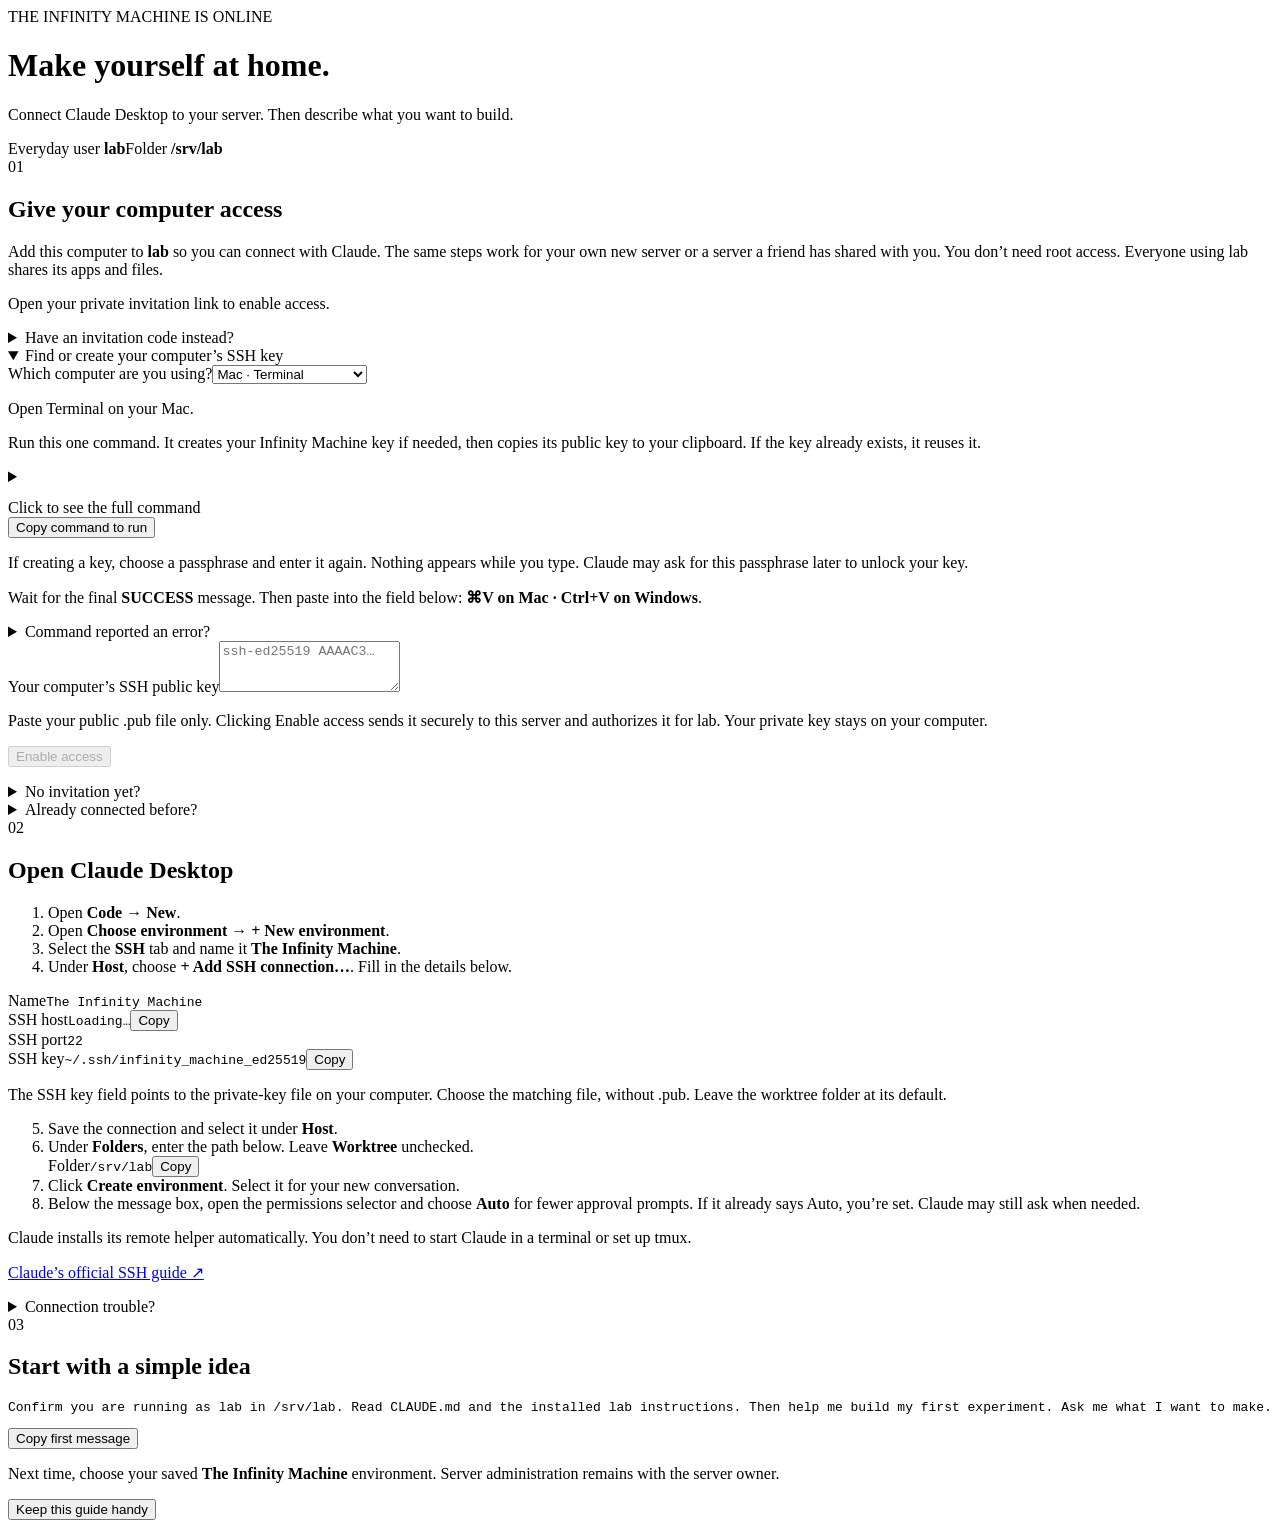
==== commit 507bc17d: "Simplify SSH onboarding with one dedicated-key command" ====
--- a/welcome/index.html
+++ b/welcome/index.html
@@ -6,24 +6,22 @@
 <p id="invite-status" role="status">Open your private invitation link to enable access.</p><details id="invite-entry"><summary>Have an invitation code instead?</summary><label for="invite-code">Private invitation code</label><input id="invite-code" type="password" autocomplete="off" placeholder="Paste the code from your invitation"><button id="use-invite">Use invitation</button></details>
 <details id="key-guide" open><summary>Find or create your computer’s SSH key</summary>
 <label for="computer-os">Which computer are you using?</label><select id="computer-os"><option value="mac">Mac · Terminal</option><option value="windows">Windows · PowerShell</option></select>
-<p id="terminal-instructions">Open Terminal on your Mac.</p><p><strong>1. Copy this command, paste it into your terminal, and press Enter.</strong> It looks for your existing public key and copies it to your clipboard.</p>
-<pre id="find-key"></pre><button data-copy="find-key">Copy command to run</button>
-<p><strong>2. Read the final bold RESULT arrow line.</strong> Ignore the command text above it—it lists all possible outcomes. Choose the result you actually received below. The website cannot see your terminal.</p>
-<div class="result-buttons"><button id="key-found" type="button">SUCCESS / No errors</button><button id="key-missing" type="button">MISSING / No such file</button></div>
-<p id="paste-help" class="notice" role="status" hidden></p>
-<div id="create-key-panel" hidden><h3>Let’s create your key</h3><p>The standard public-key file was not found. If you already use a key with another filename, use its .pub file instead. Otherwise, run this command to create a separate lab key. It will not overwrite an existing key.</p>
-<pre id="create-key"></pre><button data-copy="create-key">Copy create-key command</button><p>Choose a passphrase when prompted, then enter it again. <strong>Nothing appears while you type the passphrase—this is normal.</strong> Wait for CREATED. If it says EXISTS, keep that key and try the copy command below.</p>
-<p><strong>Then run this to copy your new public key:</strong></p><pre id="new-key"></pre><button data-copy="new-key">Copy command to run</button><p>If it prints SUCCESS, return here and click:</p><button id="new-key-found" type="button">SUCCESS — ready to paste</button></div>
-<details><summary>ERROR or a different message?</summary><p>Do not create a new key just because copying failed. Check that you selected the correct computer and pasted the whole command. On Windows use <strong>PowerShell</strong>, not Command Prompt. If ssh-keygen is not recognized, ask your setup agent to help enable the OpenSSH Client. If an existing private key has no matching .pub file, ask your agent to recover its public part. Share the error text with your setup agent; never share your private key.</p></details>
+<p id="terminal-instructions">Open Terminal on your Mac.</p><p>Run this one command. It creates your Infinity Machine key if needed, then copies its public key to your clipboard. If the key already exists, it reuses it.</p>
+<details class="command-box"><summary><pre id="command-preview" aria-hidden="true"></pre><span>Click to see the full command</span></summary><pre id="find-key"></pre></details><button data-copy="find-key">Copy command to run</button>
+<p class="hint">If creating a key, choose a passphrase and enter it again. Nothing appears while you type. Claude may ask for this passphrase later to unlock your key.</p>
+<p class="notice">Wait for the final <strong>SUCCESS</strong> message. Then paste into the field below: <strong>⌘V on Mac · Ctrl+V on Windows</strong>.</p>
+<details><summary>Command reported an error?</summary><p>Do not paste until it reports SUCCESS. Use Terminal on Mac or PowerShell on Windows. If ssh-keygen is missing, ask your agent to help enable OpenSSH Client. An incomplete existing key pair is left unchanged—ask your agent to help recover it. Never share your private key.</p></details>
 </details>
 <label for="public-key">Your computer’s SSH public key</label><textarea id="public-key" rows="3" autocomplete="off" spellcheck="false" placeholder="ssh-ed25519 AAAAC3…"></textarea><p class="hint">Paste your public .pub file only. Clicking Enable access sends it securely to this server and authorizes it for lab. Your private key stays on your computer.</p><button id="prepare" disabled>Enable access</button><p id="key-error" role="alert"></p>
 <div id="grant" hidden><h3>Your computer is authorized</h3><p>You can now connect as <strong>lab</strong>. Continue to step 2 to connect Claude Desktop.</p></div>
+<div id="notifications" hidden><h3>Get notified when your apps are ready</h3><p>Optional: connect ntfy on your phone. App links will always appear in Claude chat too.</p><button id="notifications-start" type="button">Set up notifications</button> <button id="notifications-skip" type="button">Skip for now</button>
+<div id="notifications-guide" hidden><ol><li>Install the <a href="https://ntfy.sh/" target="_blank" rel="noreferrer">ntfy phone app</a> and allow notifications. An account is optional; this simple setup needs no login or API key.</li><li>In ntfy, add a subscription (+). Keep the server as <strong>https://ntfy.sh</strong> and paste this topic:</li></ol><pre id="notification-topic"></pre><button data-copy="notification-topic">Copy topic</button><p class="hint">This is your subscription, not the owner’s. Anyone who knows the topic can read or send messages. Keep it private; use it only for app links and simple status updates.</p><p>Send a test, then confirm you received it on your phone.</p><button id="notifications-test" type="button">Send test notification</button> <button id="notifications-confirm" type="button" disabled>It arrived on my phone</button></div><p id="notifications-status" role="status"></p><p id="notifications-ready" hidden>Your notifications are ready. The first message below now tells Claude which subscription to use. The owner’s notifications are unchanged.</p></div>
 <details id="no-invitation-help"><summary>No invitation yet?</summary><p>Ask the server owner or their setup agent for a private invitation. If you’ve just installed your own server, your setup agent should give you this link at handoff. Once you can connect as lab, ask your agent to run <code>lab-access invite</code> to invite another laptop or friend. Keep invitation links private; they expire after 24 hours.</p></details>
-<details><summary>Already connected before?</summary><p>If this computer’s key is already authorized, skip to step 2. You don’t need another invitation to keep using it. For a new laptop, request a new invitation.</p></details></section>
+<details><summary>Already connected before?</summary><p>If this computer’s key is already authorized, skip to step 2 and use its existing private-key filename. For keys from the older guide (id_ed25519 or lab_ed25519), set that path under Connection trouble below; the new default does not rename or replace your old keys. You don’t need another invitation to keep using it. For a new laptop, request a new invitation.</p></details></section>
 <section><div class="step">02</div><h2>Open Claude Desktop</h2><ol><li>Open <strong>Code → New</strong>.</li><li>Open <strong>Choose environment → + New environment</strong>.</li><li>Select the <strong>SSH</strong> tab and name it <strong>The Infinity Machine</strong>.</li><li>Under <strong>Host</strong>, choose <strong>+ Add SSH connection…</strong>. Fill in the details below.</li></ol>
-<div class="fields"><div><span>Name</span><code>The Infinity Machine</code></div><div><span>SSH host</span><code id="ssh-host">Loading…</code><button data-copy="ssh-host">Copy</button></div><div><span>SSH port</span><code id="ssh-port">22</code></div><div><span>SSH key</span><code id="ssh-key-path">~/.ssh/id_ed25519</code><button data-copy="ssh-key-path">Copy</button></div></div><p class="hint">The SSH key field points to the private-key file on your computer. Choose the matching file, without .pub. Leave the worktree folder at its default.</p>
-<ol start="5"><li>Save the connection and select it under <strong>Host</strong>.</li><li>Under <strong>Folders</strong>, enter <code>/srv/lab</code>. Leave <strong>Worktree</strong> unchecked.</li><li>Click <strong>Create environment</strong>. Select it for your new conversation.</li><li>Below the message box, open the permissions selector and choose <strong>Auto</strong> for fewer approval prompts. If it already says Auto, you’re set. Claude may still ask when needed.</li></ol><p>Claude installs its remote helper automatically. You don’t need to start Claude in a terminal or set up tmux.</p><p><a href="https://code.claude.com/docs/en/desktop#ssh-sessions" target="_blank" rel="noreferrer">Claude’s official SSH guide ↗</a></p></section>
-<details id="connection-trouble" class="connection-trouble"><summary>Connection trouble?</summary><div class="trouble-content"><p>If Claude cannot connect, use these checks. The command updates automatically when you change the private-key path; copy it into your terminal to run it.</p><label for="key-path">Private-key file on your computer</label><input id="key-path" value="~/.ssh/id_ed25519" autocomplete="off" spellcheck="false"><p class="hint">The guide above fills this in for the key you chose. This is a file path, not the key’s contents. Do not include .pub.</p><pre id="test-command"></pre><button data-copy="test-command">Copy test command</button><p>Run this in the Terminal or PowerShell window you used above. Success prints <code>lab</code> and <code>/srv/lab</code>. A <strong>key passphrase</strong> prompt unlocks your computer’s key. A <strong>lab account password</strong> prompt means key login still needs fixing; lab has no default password.</p><h3>What to check</h3><p>Check that you pasted the public key matching the private-key path above, saw “Your computer is authorized” after enabling access, and used the same server address. Root access alone does not authorize lab. For a new host, verify its fingerprint with your server administrator or provider console before accepting it.</p></div></details>
+<div class="fields"><div><span>Name</span><code>The Infinity Machine</code></div><div><span>SSH host</span><code id="ssh-host">Loading…</code><button data-copy="ssh-host">Copy</button></div><div><span>SSH port</span><code id="ssh-port">22</code></div><div><span>SSH key</span><code id="ssh-key-path">~/.ssh/infinity_machine_ed25519</code><button data-copy="ssh-key-path">Copy</button></div></div><p class="hint">The SSH key field points to the private-key file on your computer. Choose the matching file, without .pub. Leave the worktree folder at its default.</p>
+<ol start="5"><li>Save the connection and select it under <strong>Host</strong>.</li><li>Under <strong>Folders</strong>, enter the path below. Leave <strong>Worktree</strong> unchecked.<div class="fields folder-field"><div><span>Folder</span><code id="claude-folder">/srv/lab</code><button data-copy="claude-folder">Copy</button></div></div></li><li>Click <strong>Create environment</strong>. Select it for your new conversation.</li><li>Below the message box, open the permissions selector and choose <strong>Auto</strong> for fewer approval prompts. If it already says Auto, you’re set. Claude may still ask when needed.</li></ol><p>Claude installs its remote helper automatically. You don’t need to start Claude in a terminal or set up tmux.</p><p><a href="https://code.claude.com/docs/en/desktop#ssh-sessions" target="_blank" rel="noreferrer">Claude’s official SSH guide ↗</a></p></section>
+<details id="connection-trouble" class="connection-trouble"><summary>Connection trouble?</summary><div class="trouble-content"><p>If Claude cannot connect, use these checks. The command updates automatically when you change the private-key path; copy it into your terminal to run it.</p><label for="key-path">Private-key file on your computer</label><input id="key-path" value="~/.ssh/infinity_machine_ed25519" autocomplete="off" spellcheck="false"><p class="hint">The guide above fills this in for the key you chose. This is a file path, not the key’s contents. Do not include .pub.</p><pre id="test-command"></pre><button data-copy="test-command">Copy test command</button><p>Run this in the Terminal or PowerShell window you used above. Success prints <code>lab</code> and <code>/srv/lab</code>. A <strong>key passphrase</strong> prompt unlocks your computer’s key. A <strong>lab account password</strong> prompt means key login still needs fixing; lab has no default password.</p><h3>What to check</h3><p>Check that you pasted the public key matching the private-key path above, saw “Your computer is authorized” after enabling access, and used the same server address. Root access alone does not authorize lab. For a new host, verify its fingerprint with your server administrator or provider console before accepting it.</p></div></details>
 <section><div class="step">03</div><h2>Start with a simple idea</h2><pre id="prompt">Confirm you are running as lab in /srv/lab. Read CLAUDE.md and the installed lab instructions. Then help me build my first experiment. Ask me what I want to make.</pre><button data-copy="prompt">Copy first message</button><p>Next time, choose your saved <strong>The Infinity Machine</strong> environment. Server administration remains with the server owner.</p></section>
 <footer><p id="copy-status" role="status" aria-live="polite"></p><button id="lab-install-open">Keep this guide handy</button><p id="lab-offline-status" role="status"></p></footer>
 <dialog id="lab-install-panel" aria-labelledby="lab-install-title"><h2 id="lab-install-title">Keep your lab handy</h2><p id="lab-install-help"></p><button id="lab-install-native" hidden>Install app</button><button id="lab-install-later">Not now</button></dialog>
